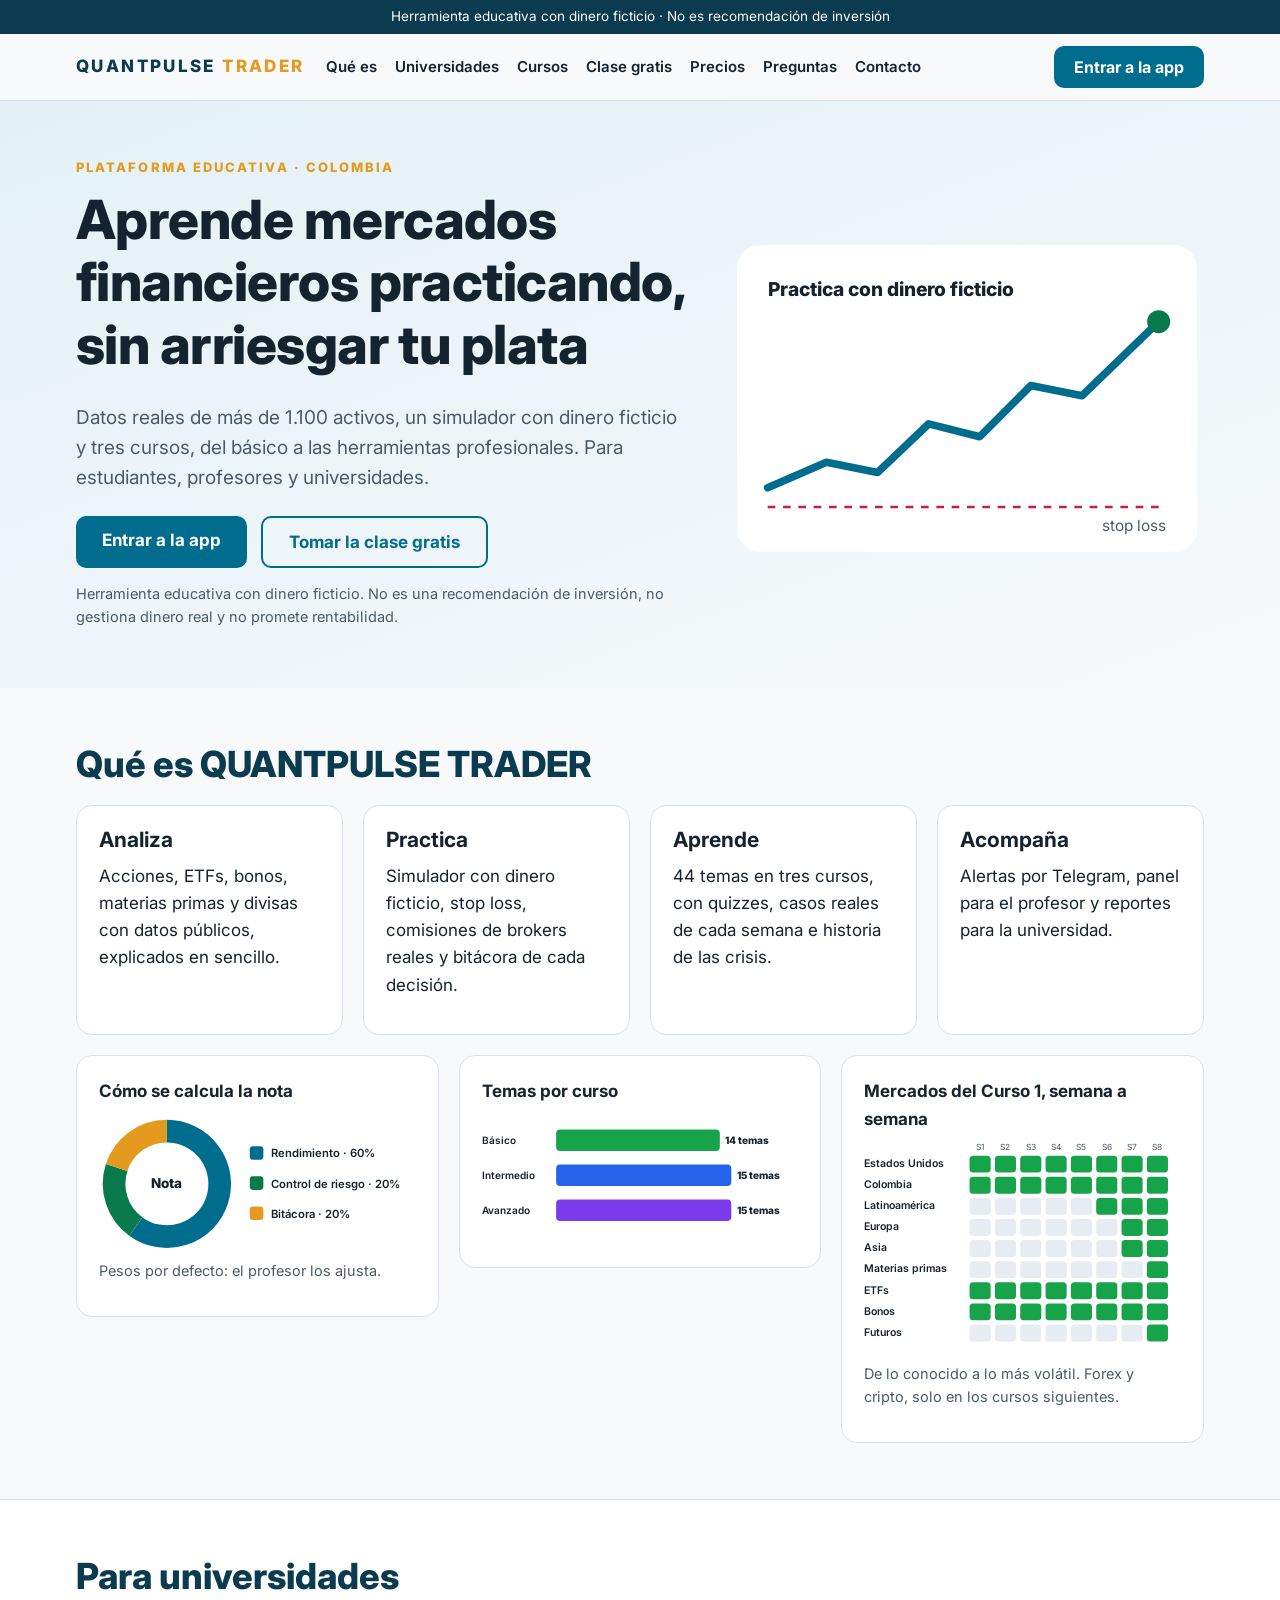
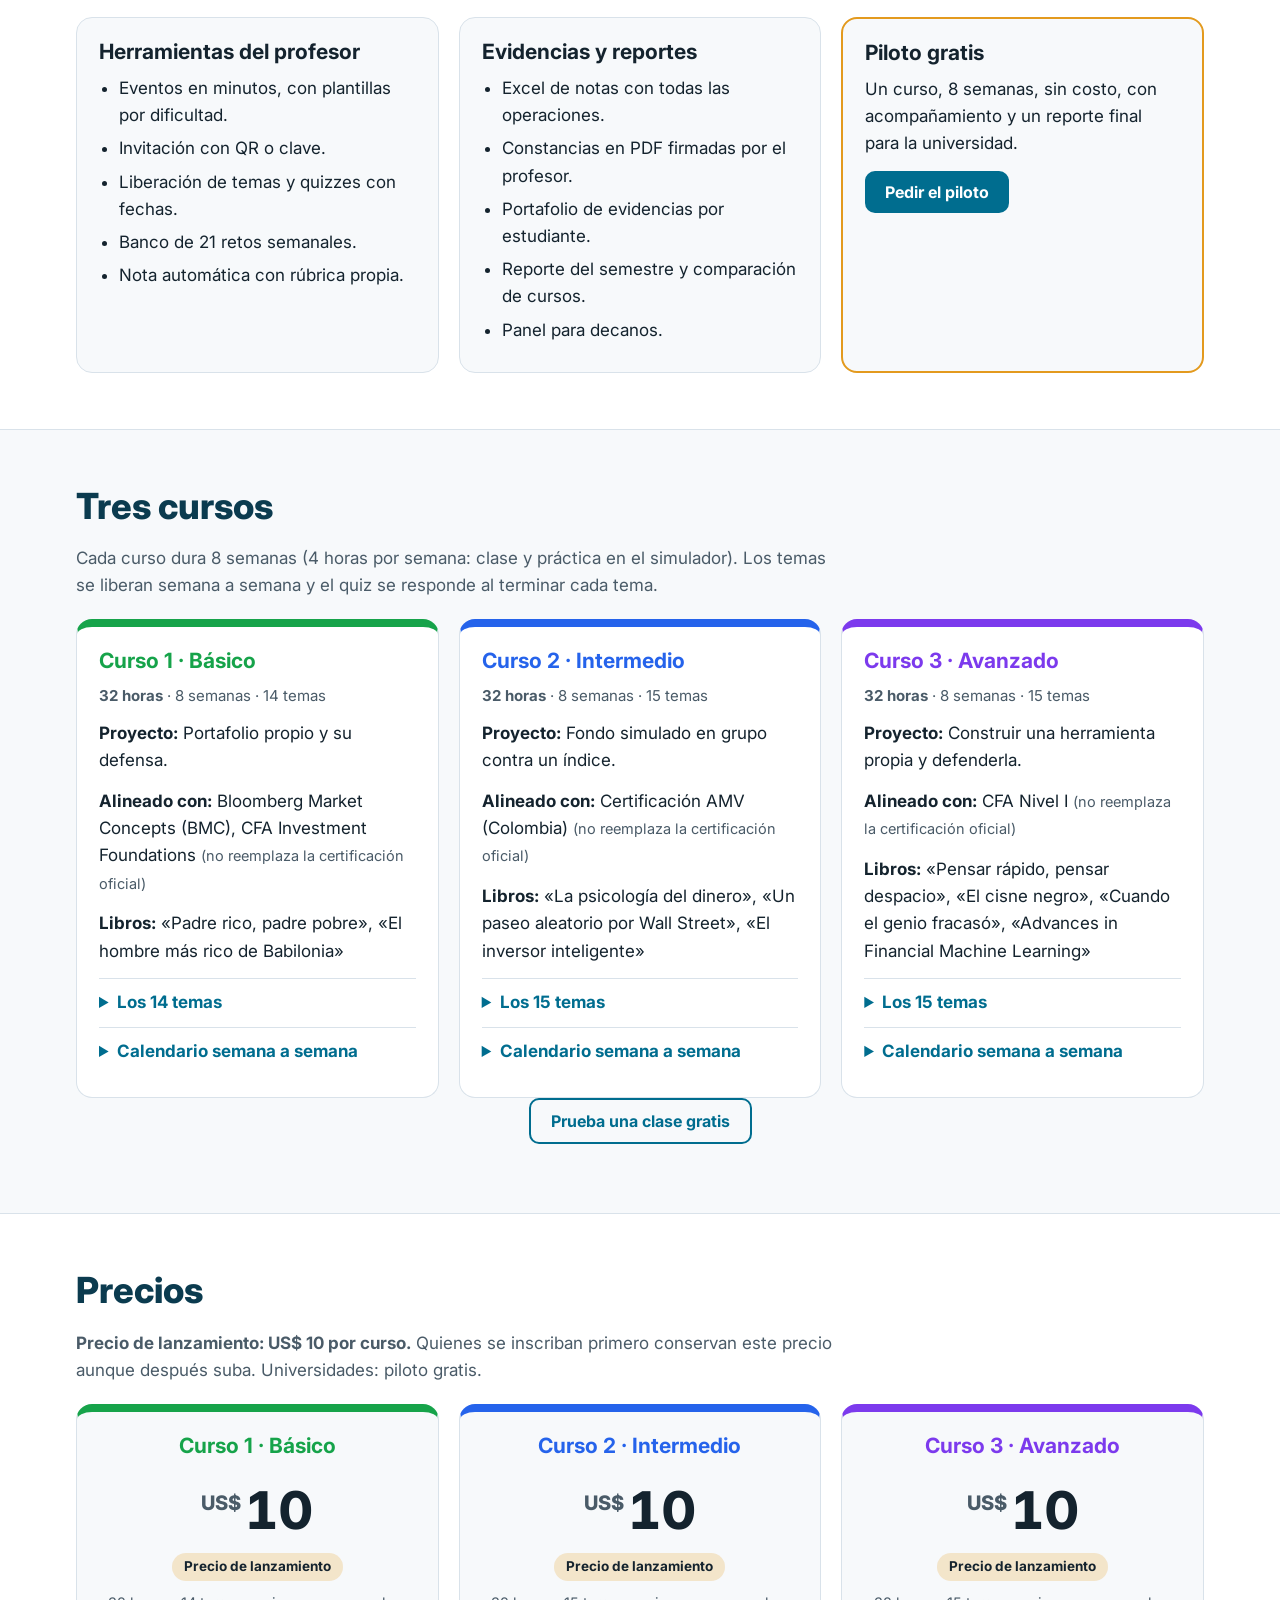
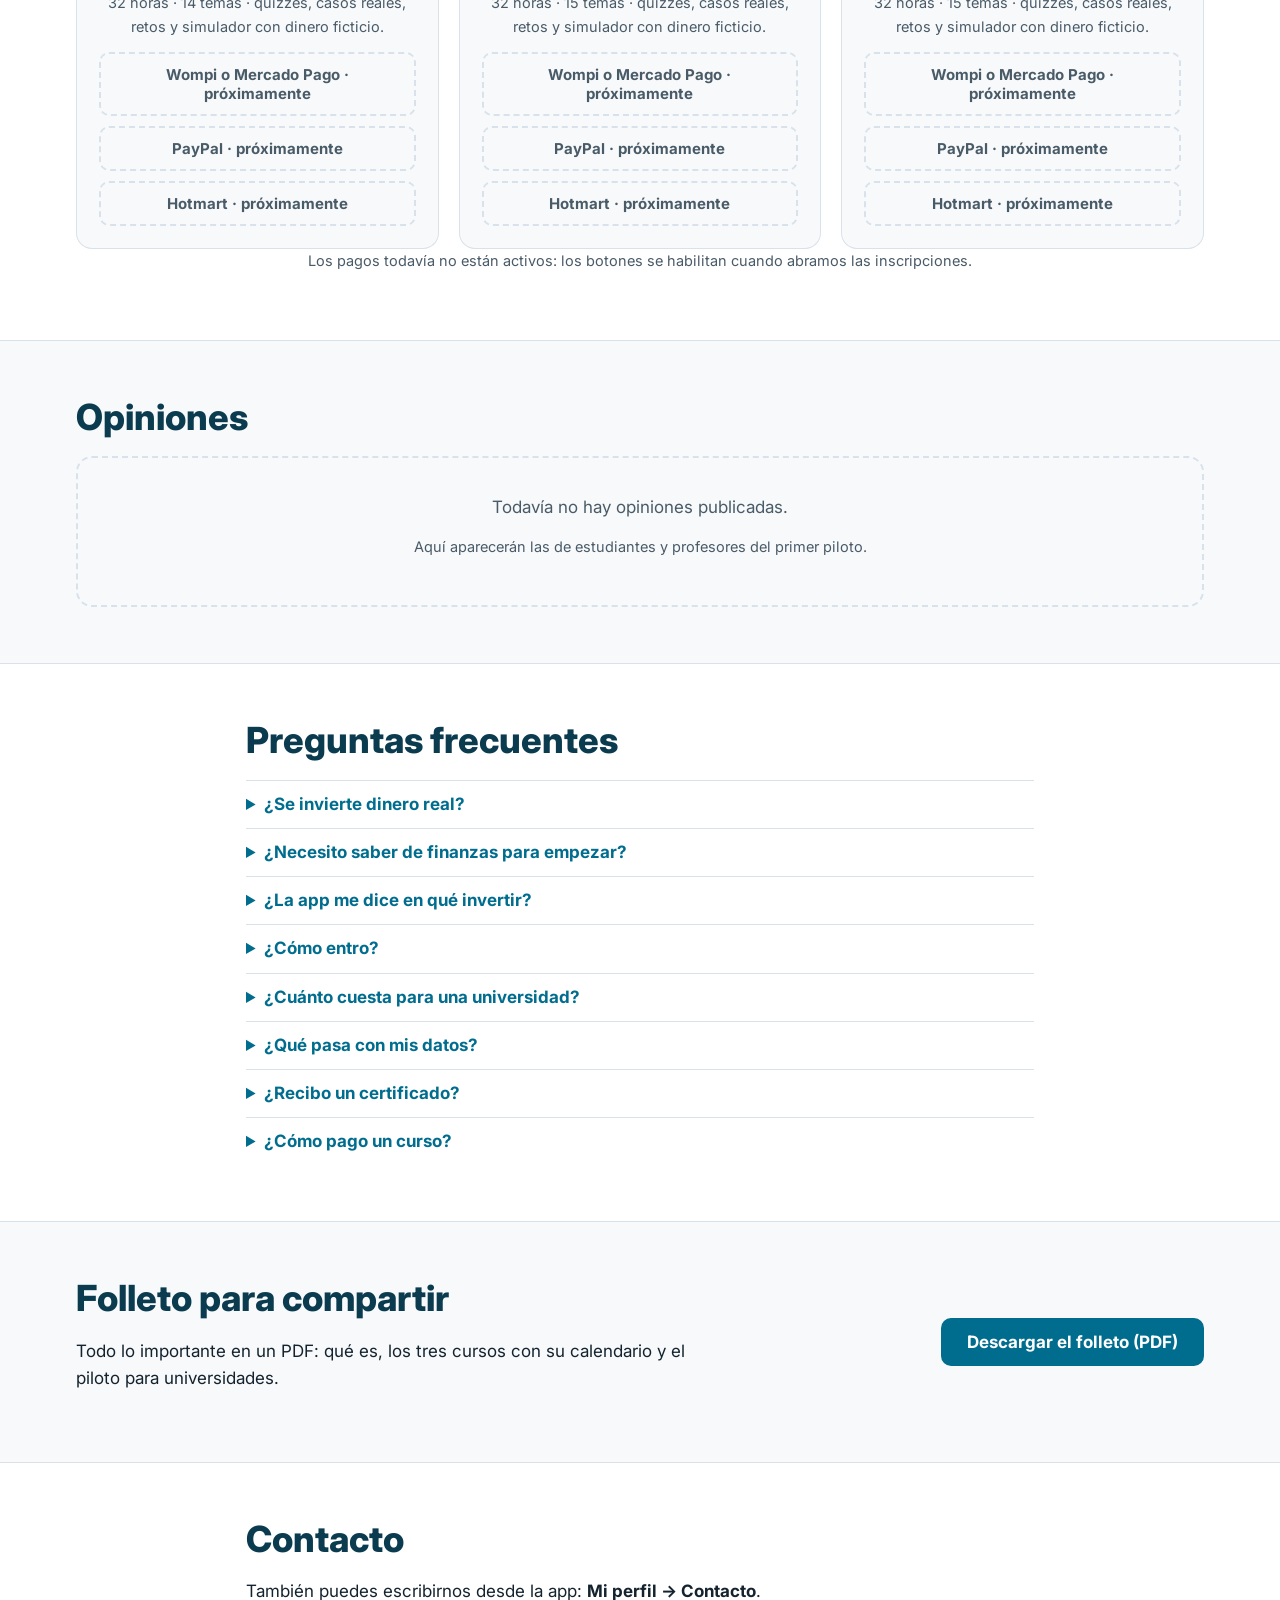
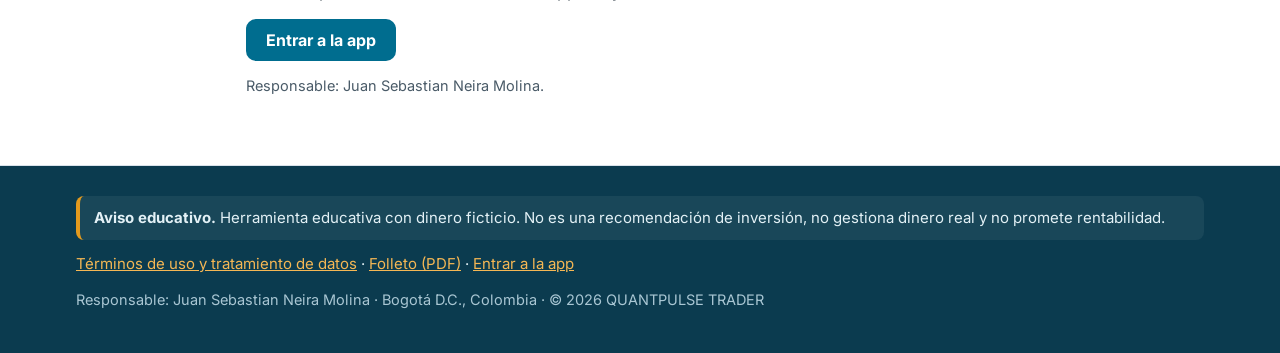
==== index.html @ 2bbf2641 "Actualiza la página web" ====
<!doctype html>
<html lang="es">
<head>
<meta charset="utf-8">
<meta name="viewport" content="width=device-width, initial-scale=1">
<title>QUANTPULSE TRADER · Aprende mercados financieros practicando</title>
<meta name="description" content="Plataforma educativa: datos reales, simulador con dinero ficticio y tres cursos de mercados financieros.">
<meta property="og:title" content="QUANTPULSE TRADER · Aprende mercados financieros practicando">
<meta property="og:description" content="Plataforma educativa: datos reales, simulador con dinero ficticio y tres cursos de mercados financieros.">
<link rel="preconnect" href="https://fonts.googleapis.com">
<link rel="stylesheet" href="https://fonts.googleapis.com/css2?family=Inter:wght@400;600;700;800&display=swap">
<link rel="stylesheet" href="estilo.css">
</head>
<body>
<div class="franja-aviso">Herramienta educativa con dinero ficticio · No es recomendación de inversión</div>
<header class="cab"><div class="envoltura cab-fila">
<a class="logo" href="index.html">QUANTPULSE <span>TRADER</span></a>
<nav aria-label="Secciones"><a href="index.html#que-es">Qué es</a><a href="index.html#universidades">Universidades</a>
<a href="index.html#cursos">Cursos</a><a href="clase-gratis.html">Clase gratis</a><a href="index.html#precios">Precios</a>
<a href="index.html#preguntas">Preguntas</a><a href="index.html#contacto">Contacto</a></nav>
<a class="boton" href="https://app-petroleo-2jsrncgu76vcg3kdfxjqyc.streamlit.app" target="_blank" rel="noopener">Entrar a la app</a></div></header>
<main>
<section class="heroe"><div class="envoltura heroe-fila">
<div class="heroe-texto">
<p class="ceja">Plataforma educativa · Colombia</p>
<h1>Aprende mercados financieros practicando, sin arriesgar tu plata</h1>
<p class="bajada">Datos reales de más de 1.100 activos, un simulador con dinero ficticio y tres cursos, del básico a las
herramientas profesionales. Para estudiantes, profesores y universidades.</p>
<div class="acciones"><a class="boton grande" href="https://app-petroleo-2jsrncgu76vcg3kdfxjqyc.streamlit.app" target="_blank" rel="noopener">Entrar a la app</a>
<a class="boton sec grande" href="clase-gratis.html">Tomar la clase gratis</a></div>
<p class="chico">Herramienta educativa con dinero ficticio. No es una recomendación de inversión, no gestiona dinero real y no promete rentabilidad.</p></div>
<svg class="heroe-graf" viewBox="0 0 360 240" aria-hidden="true"><rect width="360" height="240" rx="18" fill="var(--tarjeta)"/>
<polyline points="24,190 70,170 110,178 150,140 190,150 230,110 270,118 330,60" fill="none" stroke="var(--marca)" stroke-width="6"
 stroke-linecap="round" stroke-linejoin="round" class="dibuja"/>
<line x1="24" y1="205" x2="336" y2="205" stroke="var(--baja)" stroke-width="2" stroke-dasharray="6 6"/>
<text x="336" y="224" text-anchor="end" class="g-chico">stop loss</text><circle cx="330" cy="60" r="9" fill="var(--sube)"/>
<text x="24" y="40" class="g-txt g-fuerte">Practica con dinero ficticio</text></svg>
</div></section>

<section id="que-es" class="seccion"><div class="envoltura">
<h2>Qué es QUANTPULSE TRADER</h2>
<div class="rejilla r4">
<div class="carta"><h3>Analiza</h3><p>Acciones, ETFs, bonos, materias primas y divisas con datos públicos, explicados en sencillo.</p></div>
<div class="carta"><h3>Practica</h3><p>Simulador con dinero ficticio, stop loss, comisiones de brokers reales y bitácora de cada decisión.</p></div>
<div class="carta"><h3>Aprende</h3><p>44 temas en tres cursos, con quizzes, casos reales de cada semana e historia de las crisis.</p></div>
<div class="carta"><h3>Acompaña</h3><p>Alertas por Telegram, panel para el profesor y reportes para la universidad.</p></div>
</div>
<div class="rejilla r3 graficas">
<figure class="carta"><figcaption>Cómo se calcula la nota</figcaption><svg viewBox="0 0 420 180" role="img" aria-label="Cómo se calcula la nota: rendimiento 60%, control de riesgo 20%, bitácora 20%"><path d="M90.0 20.0 A70 70 0 1 1 48.9 146.6" fill="none" stroke="var(--marca)" stroke-width="30"><title>Rendimiento: 60%</title></path><path d="M48.9 146.6 A70 70 0 0 1 23.4 68.4" fill="none" stroke="var(--sube)" stroke-width="30"><title>Control de riesgo: 20%</title></path><path d="M23.4 68.4 A70 70 0 0 1 90.0 20.0" fill="none" stroke="var(--acento)" stroke-width="30"><title>Bitácora: 20%</title></path><text x="90" y="96" text-anchor="middle" class="g-num">Nota</text><g transform="translate(200,40)"><rect width="18" height="18" rx="4" fill="var(--marca)"/><text x="28" y="15" class="g-txt">Rendimiento · 60%</text></g><g transform="translate(200,80)"><rect width="18" height="18" rx="4" fill="var(--sube)"/><text x="28" y="15" class="g-txt">Control de riesgo · 20%</text></g><g transform="translate(200,120)"><rect width="18" height="18" rx="4" fill="var(--acento)"/><text x="28" y="15" class="g-txt">Bitácora · 20%</text></g></svg><p class="chico">Pesos por defecto: el profesor los ajusta.</p></figure>
<figure class="carta"><figcaption>Temas por curso</figcaption><svg viewBox="0 0 470 180" role="img" aria-label="Temas por curso"><text x="0" y="42" class="g-txt">Básico</text><rect x="110" y="20" width="243" height="32" rx="6" fill="var(--basico)"/><text x="361" y="42" class="g-txt g-fuerte">14 temas</text><text x="0" y="94" class="g-txt">Intermedio</text><rect x="110" y="72" width="260" height="32" rx="6" fill="var(--intermedio)"/><text x="378" y="94" class="g-txt g-fuerte">15 temas</text><text x="0" y="146" class="g-txt">Avanzado</text><rect x="110" y="124" width="260" height="32" rx="6" fill="var(--avanzado)"/><text x="378" y="146" class="g-txt g-fuerte">15 temas</text></svg></figure>
<figure class="carta"><figcaption>Mercados del Curso 1, semana a semana</figcaption><svg viewBox="0 0 450 300" role="img" aria-label="Mercados abiertos por semana en el Curso 1"><text x="165" y="10" text-anchor="middle" class="g-chico">S1</text><text x="201" y="10" text-anchor="middle" class="g-chico">S2</text><text x="237" y="10" text-anchor="middle" class="g-chico">S3</text><text x="273" y="10" text-anchor="middle" class="g-chico">S4</text><text x="309" y="10" text-anchor="middle" class="g-chico">S5</text><text x="345" y="10" text-anchor="middle" class="g-chico">S6</text><text x="381" y="10" text-anchor="middle" class="g-chico">S7</text><text x="417" y="10" text-anchor="middle" class="g-chico">S8</text><text x="0" y="34" class="g-txt">Estados Unidos</text><rect x="150" y="18" width="30" height="24" rx="5" fill="var(--basico)"><title>Semana 1: Estados Unidos</title></rect><rect x="186" y="18" width="30" height="24" rx="5" fill="var(--basico)"><title>Semana 2: Estados Unidos</title></rect><rect x="222" y="18" width="30" height="24" rx="5" fill="var(--basico)"><title>Semana 3: Estados Unidos</title></rect><rect x="258" y="18" width="30" height="24" rx="5" fill="var(--basico)"><title>Semana 4: Estados Unidos</title></rect><rect x="294" y="18" width="30" height="24" rx="5" fill="var(--basico)"><title>Semana 5: Estados Unidos</title></rect><rect x="330" y="18" width="30" height="24" rx="5" fill="var(--basico)"><title>Semana 6: Estados Unidos</title></rect><rect x="366" y="18" width="30" height="24" rx="5" fill="var(--basico)"><title>Semana 7: Estados Unidos</title></rect><rect x="402" y="18" width="30" height="24" rx="5" fill="var(--basico)"><title>Semana 8: Estados Unidos</title></rect><text x="0" y="64" class="g-txt">Colombia</text><rect x="150" y="48" width="30" height="24" rx="5" fill="var(--basico)"><title>Semana 1: Colombia</title></rect><rect x="186" y="48" width="30" height="24" rx="5" fill="var(--basico)"><title>Semana 2: Colombia</title></rect><rect x="222" y="48" width="30" height="24" rx="5" fill="var(--basico)"><title>Semana 3: Colombia</title></rect><rect x="258" y="48" width="30" height="24" rx="5" fill="var(--basico)"><title>Semana 4: Colombia</title></rect><rect x="294" y="48" width="30" height="24" rx="5" fill="var(--basico)"><title>Semana 5: Colombia</title></rect><rect x="330" y="48" width="30" height="24" rx="5" fill="var(--basico)"><title>Semana 6: Colombia</title></rect><rect x="366" y="48" width="30" height="24" rx="5" fill="var(--basico)"><title>Semana 7: Colombia</title></rect><rect x="402" y="48" width="30" height="24" rx="5" fill="var(--basico)"><title>Semana 8: Colombia</title></rect><text x="0" y="94" class="g-txt">Latinoamérica</text><rect x="150" y="78" width="30" height="24" rx="5" fill="var(--suave)"/><rect x="186" y="78" width="30" height="24" rx="5" fill="var(--suave)"/><rect x="222" y="78" width="30" height="24" rx="5" fill="var(--suave)"/><rect x="258" y="78" width="30" height="24" rx="5" fill="var(--suave)"/><rect x="294" y="78" width="30" height="24" rx="5" fill="var(--suave)"/><rect x="330" y="78" width="30" height="24" rx="5" fill="var(--basico)"><title>Semana 6: Latinoamérica</title></rect><rect x="366" y="78" width="30" height="24" rx="5" fill="var(--basico)"><title>Semana 7: Latinoamérica</title></rect><rect x="402" y="78" width="30" height="24" rx="5" fill="var(--basico)"><title>Semana 8: Latinoamérica</title></rect><text x="0" y="124" class="g-txt">Europa</text><rect x="150" y="108" width="30" height="24" rx="5" fill="var(--suave)"/><rect x="186" y="108" width="30" height="24" rx="5" fill="var(--suave)"/><rect x="222" y="108" width="30" height="24" rx="5" fill="var(--suave)"/><rect x="258" y="108" width="30" height="24" rx="5" fill="var(--suave)"/><rect x="294" y="108" width="30" height="24" rx="5" fill="var(--suave)"/><rect x="330" y="108" width="30" height="24" rx="5" fill="var(--suave)"/><rect x="366" y="108" width="30" height="24" rx="5" fill="var(--basico)"><title>Semana 7: Europa</title></rect><rect x="402" y="108" width="30" height="24" rx="5" fill="var(--basico)"><title>Semana 8: Europa</title></rect><text x="0" y="154" class="g-txt">Asia</text><rect x="150" y="138" width="30" height="24" rx="5" fill="var(--suave)"/><rect x="186" y="138" width="30" height="24" rx="5" fill="var(--suave)"/><rect x="222" y="138" width="30" height="24" rx="5" fill="var(--suave)"/><rect x="258" y="138" width="30" height="24" rx="5" fill="var(--suave)"/><rect x="294" y="138" width="30" height="24" rx="5" fill="var(--suave)"/><rect x="330" y="138" width="30" height="24" rx="5" fill="var(--suave)"/><rect x="366" y="138" width="30" height="24" rx="5" fill="var(--basico)"><title>Semana 7: Asia</title></rect><rect x="402" y="138" width="30" height="24" rx="5" fill="var(--basico)"><title>Semana 8: Asia</title></rect><text x="0" y="184" class="g-txt">Materias primas</text><rect x="150" y="168" width="30" height="24" rx="5" fill="var(--suave)"/><rect x="186" y="168" width="30" height="24" rx="5" fill="var(--suave)"/><rect x="222" y="168" width="30" height="24" rx="5" fill="var(--suave)"/><rect x="258" y="168" width="30" height="24" rx="5" fill="var(--suave)"/><rect x="294" y="168" width="30" height="24" rx="5" fill="var(--suave)"/><rect x="330" y="168" width="30" height="24" rx="5" fill="var(--suave)"/><rect x="366" y="168" width="30" height="24" rx="5" fill="var(--suave)"/><rect x="402" y="168" width="30" height="24" rx="5" fill="var(--basico)"><title>Semana 8: Materias primas</title></rect><text x="0" y="214" class="g-txt">ETFs</text><rect x="150" y="198" width="30" height="24" rx="5" fill="var(--basico)"><title>Semana 1: ETFs</title></rect><rect x="186" y="198" width="30" height="24" rx="5" fill="var(--basico)"><title>Semana 2: ETFs</title></rect><rect x="222" y="198" width="30" height="24" rx="5" fill="var(--basico)"><title>Semana 3: ETFs</title></rect><rect x="258" y="198" width="30" height="24" rx="5" fill="var(--basico)"><title>Semana 4: ETFs</title></rect><rect x="294" y="198" width="30" height="24" rx="5" fill="var(--basico)"><title>Semana 5: ETFs</title></rect><rect x="330" y="198" width="30" height="24" rx="5" fill="var(--basico)"><title>Semana 6: ETFs</title></rect><rect x="366" y="198" width="30" height="24" rx="5" fill="var(--basico)"><title>Semana 7: ETFs</title></rect><rect x="402" y="198" width="30" height="24" rx="5" fill="var(--basico)"><title>Semana 8: ETFs</title></rect><text x="0" y="244" class="g-txt">Bonos</text><rect x="150" y="228" width="30" height="24" rx="5" fill="var(--basico)"><title>Semana 1: Bonos</title></rect><rect x="186" y="228" width="30" height="24" rx="5" fill="var(--basico)"><title>Semana 2: Bonos</title></rect><rect x="222" y="228" width="30" height="24" rx="5" fill="var(--basico)"><title>Semana 3: Bonos</title></rect><rect x="258" y="228" width="30" height="24" rx="5" fill="var(--basico)"><title>Semana 4: Bonos</title></rect><rect x="294" y="228" width="30" height="24" rx="5" fill="var(--basico)"><title>Semana 5: Bonos</title></rect><rect x="330" y="228" width="30" height="24" rx="5" fill="var(--basico)"><title>Semana 6: Bonos</title></rect><rect x="366" y="228" width="30" height="24" rx="5" fill="var(--basico)"><title>Semana 7: Bonos</title></rect><rect x="402" y="228" width="30" height="24" rx="5" fill="var(--basico)"><title>Semana 8: Bonos</title></rect><text x="0" y="274" class="g-txt">Futuros</text><rect x="150" y="258" width="30" height="24" rx="5" fill="var(--suave)"/><rect x="186" y="258" width="30" height="24" rx="5" fill="var(--suave)"/><rect x="222" y="258" width="30" height="24" rx="5" fill="var(--suave)"/><rect x="258" y="258" width="30" height="24" rx="5" fill="var(--suave)"/><rect x="294" y="258" width="30" height="24" rx="5" fill="var(--suave)"/><rect x="330" y="258" width="30" height="24" rx="5" fill="var(--suave)"/><rect x="366" y="258" width="30" height="24" rx="5" fill="var(--suave)"/><rect x="402" y="258" width="30" height="24" rx="5" fill="var(--basico)"><title>Semana 8: Futuros</title></rect></svg><p class="chico">De lo conocido a lo más volátil. Forex y cripto, solo en los cursos siguientes.</p></figure>
</div></div></section>

<section id="universidades" class="seccion alterna"><div class="envoltura">
<h2>Para universidades</h2>
<div class="rejilla r3">
<div class="carta"><h3>Herramientas del profesor</h3><ul><li>Eventos en minutos, con plantillas por dificultad.</li>
<li>Invitación con QR o clave.</li><li>Liberación de temas y quizzes con fechas.</li><li>Banco de 21 retos semanales.</li>
<li>Nota automática con rúbrica propia.</li></ul></div>
<div class="carta"><h3>Evidencias y reportes</h3><ul><li>Excel de notas con todas las operaciones.</li>
<li>Constancias en PDF firmadas por el profesor.</li><li>Portafolio de evidencias por estudiante.</li>
<li>Reporte del semestre y comparación de cursos.</li><li>Panel para decanos.</li></ul></div>
<div class="carta destacada"><h3>Piloto gratis</h3><p>Un curso, 8 semanas, sin costo, con acompañamiento y
un reporte final para la universidad.</p><p><a class="boton" href="#contacto">Pedir el piloto</a></p></div>
</div></div></section>

<section id="cursos" class="seccion"><div class="envoltura">
<h2>Tres cursos</h2>
<p class="intro">Cada curso dura 8 semanas (4 horas por semana: clase y práctica en el
simulador). Los temas se liberan semana a semana y el quiz se responde al terminar cada tema.</p>
<div class="rejilla r3"><article class="curso" style="--c:var(--basico)">
<h3>Curso 1 · Básico</h3>
<p class="datos"><b>32 horas</b> · 8 semanas · 14 temas</p>
<p><b>Proyecto:</b> Portafolio propio y su defensa.</p>
<p><b>Alineado con:</b> Bloomberg Market Concepts (BMC), CFA Investment Foundations <span class="chico">(no reemplaza la certificación oficial)</span></p>
<p><b>Libros:</b> «Padre rico, padre pobre», «El hombre más rico de Babilonia»</p>
<details><summary>Los 14 temas</summary><ol><li>Bienvenida: qué es un mercado financiero</li><li>Finanzas personales: presupuesto y ahorro</li><li>Interés compuesto y deudas</li><li>Riesgo y stop loss</li><li>Diversificación y tamaño de posición</li><li>Psicología del inversionista</li><li>Cómo leer una señal y tu primera operación</li><li>Instrumentos colombianos: CDT, fondos, pensiones voluntarias y BVC</li><li>Cómo crear un portafolio básico</li><li>Estafas financieras y cómo verificar en la Superfinanciera</li><li>Inversión a largo plazo y dividendos</li><li>Impuestos básicos en bolsa (Colombia)</li><li>ESG: ambiental, social y gobierno corporativo</li><li>Proyecto final: tu portafolio y su defensa</li></ol></details>
<details><summary>Calendario semana a semana</summary><div class="tabla"><table>
<thead><tr><th>Semana</th><th>Temas</th><th>Mercados abiertos</th></tr></thead><tbody><tr><td class='num'>1</td><td>Bienvenida: qué es un mercado financiero, Finanzas personales: presupuesto y ahorro, Interés compuesto y deudas</td><td>Estados Unidos, Colombia, ETFs, Bonos</td></tr><tr><td class='num'>2</td><td>Riesgo y stop loss, Diversificación y tamaño de posición, Psicología del inversionista</td><td>Estados Unidos, Colombia, ETFs, Bonos</td></tr><tr><td class='num'>3</td><td>Cómo leer una señal y tu primera operación</td><td>Estados Unidos, Colombia, ETFs, Bonos</td></tr><tr><td class='num'>4</td><td>Instrumentos colombianos: CDT, fondos, pensiones voluntarias y BVC</td><td>Estados Unidos, Colombia, ETFs, Bonos</td></tr><tr><td class='num'>5</td><td>Cómo crear un portafolio básico</td><td>Estados Unidos, Colombia, ETFs, Bonos</td></tr><tr><td class='num'>6</td><td>Estafas financieras y cómo verificar en la Superfinanciera, Inversión a largo plazo y dividendos</td><td>Estados Unidos, Colombia, Latinoamérica, ETFs, Bonos</td></tr><tr><td class='num'>7</td><td>Impuestos básicos en bolsa (Colombia), ESG: ambiental, social y gobierno corporativo</td><td>Estados Unidos, Colombia, Latinoamérica, Europa, Asia, ETFs, Bonos</td></tr><tr><td class='num'>8</td><td>Proyecto final: tu portafolio y su defensa</td><td>Estados Unidos, Colombia, Latinoamérica, Europa, Asia, Materias primas, ETFs, Bonos, Futuros</td></tr></tbody></table></div></details>
</article><article class="curso" style="--c:var(--intermedio)">
<h3>Curso 2 · Intermedio</h3>
<p class="datos"><b>32 horas</b> · 8 semanas · 15 temas</p>
<p><b>Proyecto:</b> Fondo simulado en grupo contra un índice.</p>
<p><b>Alineado con:</b> Certificación AMV (Colombia) <span class="chico">(no reemplaza la certificación oficial)</span></p>
<p><b>Libros:</b> «La psicología del dinero», «Un paseo aleatorio por Wall Street», «El inversor inteligente»</p>
<details><summary>Los 15 temas</summary><ol><li>Tendencia y medias móviles</li><li>RSI: fuerza relativa</li><li>Volatilidad con ATR</li><li>Soportes y resistencias</li><li>Estacionalidad</li><li>Sentimiento de noticias</li><li>Análisis fundamental básico</li><li>Macroeconomía: tasas, inflación y dólar</li><li>Renta fija y TES</li><li>Tamaño de posición</li><li>Cómo leer un informe real: Ecopetrol y Bancolombia</li><li>Ética y regulación del mercado</li><li>Valoración de empresas</li><li>Portafolio con Markowitz</li><li>Proyecto: fondo simulado en grupo contra un índice</li></ol></details>
<details><summary>Calendario semana a semana</summary><div class="tabla"><table>
<thead><tr><th>Semana</th><th>Temas</th><th>Mercados abiertos</th></tr></thead><tbody><tr><td class='num'>1</td><td>Tendencia y medias móviles, RSI: fuerza relativa</td><td>Estados Unidos, Colombia, Latinoamérica, Europa, Asia, ETFs, Bonos</td></tr><tr><td class='num'>2</td><td>Volatilidad con ATR, Soportes y resistencias</td><td>Estados Unidos, Colombia, Latinoamérica, Europa, Asia, ETFs, Bonos</td></tr><tr><td class='num'>3</td><td>Estacionalidad, Sentimiento de noticias</td><td>Estados Unidos, Colombia, Latinoamérica, Europa, Asia, Materias primas, ETFs, Bonos</td></tr><tr><td class='num'>4</td><td>Análisis fundamental básico, Macroeconomía: tasas, inflación y dólar</td><td>Estados Unidos, Colombia, Latinoamérica, Europa, Asia, Materias primas, ETFs, Bonos</td></tr><tr><td class='num'>5</td><td>Renta fija y TES, Tamaño de posición</td><td>Estados Unidos, Colombia, Latinoamérica, Europa, Asia, Materias primas, ETFs, Bonos</td></tr><tr><td class='num'>6</td><td>Cómo leer un informe real: Ecopetrol y Bancolombia, Ética y regulación del mercado</td><td>Estados Unidos, Colombia, Latinoamérica, Europa, Asia, Materias primas, ETFs, Bonos</td></tr><tr><td class='num'>7</td><td>Valoración de empresas, Portafolio con Markowitz</td><td>Estados Unidos, Colombia, Latinoamérica, Europa, Asia, Materias primas, ETFs, Bonos, Futuros</td></tr><tr><td class='num'>8</td><td>Proyecto: fondo simulado en grupo contra un índice</td><td>Estados Unidos, Colombia, Latinoamérica, Europa, Asia, Materias primas, ETFs, Bonos, Futuros</td></tr></tbody></table></div></details>
</article><article class="curso" style="--c:var(--avanzado)">
<h3>Curso 3 · Avanzado</h3>
<p class="datos"><b>32 horas</b> · 8 semanas · 15 temas</p>
<p><b>Proyecto:</b> Construir una herramienta propia y defenderla.</p>
<p><b>Alineado con:</b> CFA Nivel I <span class="chico">(no reemplaza la certificación oficial)</span></p>
<p><b>Libros:</b> «Pensar rápido, pensar despacio», «El cisne negro», «Cuando el genio fracasó», «Advances in Financial Machine Learning»</p>
<details><summary>Los 15 temas</summary><ol><li>Econometría para mercados</li><li>Machine learning y sobreajuste</li><li>Finanzas conductuales avanzadas</li><li>Microestructura del mercado</li><li>Riesgo institucional y pruebas de estrés</li><li>Derivados explicados (productos de alto riesgo)</li><li>Forex y cobertura cambiaria</li><li>Correlación</li><li>Valor en riesgo (VaR)</li><li>Monte Carlo</li><li>Prophet (pronóstico)</li><li>Time Machine</li><li>Cómo leer un paper de finanzas</li><li>IA y herramientas profesionales</li><li>Proyecto: construye tu propia herramienta y defiéndela</li></ol></details>
<details><summary>Calendario semana a semana</summary><div class="tabla"><table>
<thead><tr><th>Semana</th><th>Temas</th><th>Mercados abiertos</th></tr></thead><tbody><tr><td class='num'>1</td><td>Econometría para mercados, Machine learning y sobreajuste</td><td>Estados Unidos, Colombia, Latinoamérica, Europa, Asia, Materias primas, ETFs, Bonos, Divisas (Forex), Futuros</td></tr><tr><td class='num'>2</td><td>Finanzas conductuales avanzadas, Microestructura del mercado</td><td>Estados Unidos, Colombia, Latinoamérica, Europa, Asia, Materias primas, ETFs, Bonos, Divisas (Forex), Futuros</td></tr><tr><td class='num'>3</td><td>Riesgo institucional y pruebas de estrés, Derivados explicados (productos de alto riesgo)</td><td>Estados Unidos, Colombia, Latinoamérica, Europa, Asia, Materias primas, ETFs, Bonos, Divisas (Forex), Cripto, Futuros</td></tr><tr><td class='num'>4</td><td>Forex y cobertura cambiaria, Correlación</td><td>Estados Unidos, Colombia, Latinoamérica, Europa, Asia, Materias primas, ETFs, Bonos, Divisas (Forex), Cripto, Futuros</td></tr><tr><td class='num'>5</td><td>Valor en riesgo (VaR), Monte Carlo</td><td>Estados Unidos, Colombia, Latinoamérica, Europa, Asia, Materias primas, ETFs, Bonos, Divisas (Forex), Cripto, Futuros</td></tr><tr><td class='num'>6</td><td>Prophet (pronóstico), Time Machine</td><td>Estados Unidos, Colombia, Latinoamérica, Europa, Asia, Materias primas, ETFs, Bonos, Divisas (Forex), Cripto, Futuros</td></tr><tr><td class='num'>7</td><td>Cómo leer un paper de finanzas, IA y herramientas profesionales</td><td>Estados Unidos, Colombia, Latinoamérica, Europa, Asia, Materias primas, ETFs, Bonos, Divisas (Forex), Cripto, Futuros</td></tr><tr><td class='num'>8</td><td>Proyecto: construye tu propia herramienta y defiéndela</td><td>Estados Unidos, Colombia, Latinoamérica, Europa, Asia, Materias primas, ETFs, Bonos, Divisas (Forex), Cripto, Futuros</td></tr></tbody></table></div></details>
</article></div>
<p class="centro"><a class="boton sec" href="clase-gratis.html">Prueba una clase gratis</a></p>
</div></section>

<section id="precios" class="seccion alterna"><div class="envoltura">
<h2>Precios</h2>
<p class="intro"><b>Precio de lanzamiento: US$ 10 por curso.</b> Quienes se inscriban primero conservan este precio
aunque después suba. Universidades: piloto gratis.</p>
<div class="rejilla r3"><article class="precio" style="--c:var(--basico)">
<h3>Curso 1 · Básico</h3><p class="monto"><span>US$</span>10</p>
<p class="etiqueta-lanz">Precio de lanzamiento</p>
<p class="chico">32 horas · 14 temas · quizzes, casos reales, retos y simulador con dinero ficticio.</p>
<div class="pagos"><button class="pago" type="button" disabled title="Todavía no está activo">Wompi o Mercado Pago · próximamente</button><button class="pago" type="button" disabled title="Todavía no está activo">PayPal · próximamente</button><button class="pago" type="button" disabled title="Todavía no está activo">Hotmart · próximamente</button></div></article><article class="precio" style="--c:var(--intermedio)">
<h3>Curso 2 · Intermedio</h3><p class="monto"><span>US$</span>10</p>
<p class="etiqueta-lanz">Precio de lanzamiento</p>
<p class="chico">32 horas · 15 temas · quizzes, casos reales, retos y simulador con dinero ficticio.</p>
<div class="pagos"><button class="pago" type="button" disabled title="Todavía no está activo">Wompi o Mercado Pago · próximamente</button><button class="pago" type="button" disabled title="Todavía no está activo">PayPal · próximamente</button><button class="pago" type="button" disabled title="Todavía no está activo">Hotmart · próximamente</button></div></article><article class="precio" style="--c:var(--avanzado)">
<h3>Curso 3 · Avanzado</h3><p class="monto"><span>US$</span>10</p>
<p class="etiqueta-lanz">Precio de lanzamiento</p>
<p class="chico">32 horas · 15 temas · quizzes, casos reales, retos y simulador con dinero ficticio.</p>
<div class="pagos"><button class="pago" type="button" disabled title="Todavía no está activo">Wompi o Mercado Pago · próximamente</button><button class="pago" type="button" disabled title="Todavía no está activo">PayPal · próximamente</button><button class="pago" type="button" disabled title="Todavía no está activo">Hotmart · próximamente</button></div></article></div>
<p class="chico centro">Los pagos todavía no están activos: los botones se habilitan cuando abramos las inscripciones.</p>
</div></section>

<section id="opiniones" class="seccion"><div class="envoltura">
<h2>Opiniones</h2>
<div class="vacio"><p>Todavía no hay opiniones publicadas.</p><p class="chico">Aquí aparecerán las de estudiantes y profesores del
primer piloto.</p></div>
</div></section>

<section id="preguntas" class="seccion alterna"><div class="envoltura estrecha">
<h2>Preguntas frecuentes</h2><details><summary>¿Se invierte dinero real?</summary><p>No. Todo el dinero del simulador es ficticio. Los precios y los datos sí son reales y públicos, para que la práctica se parezca a la realidad.</p></details><details><summary>¿Necesito saber de finanzas para empezar?</summary><p>No. El Curso 1 empieza desde qué es un mercado. Quien ya sabe puede hacer el test de entrada y empezar en el nivel que le corresponde.</p></details><details><summary>¿La app me dice en qué invertir?</summary><p>No. Explica cómo se analiza un activo y qué pasó en situaciones parecidas, pero no es una recomendación de inversión ni promete ganancias.</p></details><details><summary>¿Cómo entro?</summary><p>Con tu cuenta de Google. Si eres estudiante, tu profesor te da un QR o una clave y entras directo a su evento.</p></details><details><summary>¿Cuánto cuesta para una universidad?</summary><p>El piloto de un semestre es gratis. Después, las condiciones se acuerdan con la universidad.</p></details><details><summary>¿Qué pasa con mis datos?</summary><p>Se tratan según la Ley 1581 de 2012 de Colombia. Lee los términos de uso y la política de tratamiento de datos.</p></details><details><summary>¿Recibo un certificado?</summary><p>Recibes una constancia de participación firmada por tu profesor y un portafolio de evidencias en PDF. No es una certificación oficial (como CFA o AMV).</p></details><details><summary>¿Cómo pago un curso?</summary><p>Los pagos todavía no están activos. Cuando lo estén, podrás pagar con Wompi o Mercado Pago (Colombia), PayPal o Hotmart.</p></details>
</div></section>

<section id="folleto" class="seccion"><div class="envoltura folleto">
<div><h2>Folleto para compartir</h2><p>Todo lo importante en un PDF: qué es, los tres cursos con su calendario y el piloto
para universidades.</p></div>
<a class="boton grande" href="folleto.pdf" download>Descargar el folleto (PDF)</a>
</div></section>

<section id="contacto" class="seccion alterna"><div class="envoltura estrecha">
<h2>Contacto</h2><p>También puedes escribirnos desde la app: <b>Mi perfil → Contacto</b>.</p><p><a class="boton" href="https://app-petroleo-2jsrncgu76vcg3kdfxjqyc.streamlit.app" target="_blank" rel="noopener">Entrar a la app</a></p>
<p class="chico">Responsable: Juan Sebastian Neira Molina.</p>
</div></section></main>
<footer class="pie"><div class="envoltura">
<p class="aviso-edu"><b>Aviso educativo.</b> Herramienta educativa con dinero ficticio. No es una recomendación de inversión, no gestiona dinero real y no promete rentabilidad.</p>
<p><a href="terminos.html">Términos de uso y tratamiento de datos</a> · <a href="folleto.pdf" download>Folleto (PDF)</a> ·
<a href="https://app-petroleo-2jsrncgu76vcg3kdfxjqyc.streamlit.app" target="_blank" rel="noopener">Entrar a la app</a></p>
<p class="chico">Responsable: Juan Sebastian Neira Molina · Bogotá D.C., Colombia · © 2026 QUANTPULSE TRADER</p></div></footer>
<script src="sitio.js"></script>
</body>
</html>
---- estilo.css ----
/* estilo.css - Página web de QUANTPULSE TRADER. Colores en variables (claro y oscuro): si se aprueba la paleta nueva,
   se cambian solo aquí. */
:root {
  --marca: #006D8F; --marca-oscuro: #0B3B4F; --marca-suave: #E3F1F6; --acento: #E39A1E;
  --texto: #14232E; --texto2: #4A5B68; --fondo: #F7F9FB; --tarjeta: #FFFFFF; --borde: #D9E2EA; --suave: #E6ECF1;
  --sube: #08794C; --baja: #C81E45; --basico: #16A34A; --intermedio: #2563EB; --avanzado: #7C3AED;
  --f: "Inter", "Source Sans 3", "Segoe UI", Arial, sans-serif;
}
@media (prefers-color-scheme: dark) {
  :root { --marca: #4FB3D9; --marca-oscuro: #CDE7F1; --marca-suave: #12303D; --acento: #F5B754;
    --texto: #E4ECF1; --texto2: #A2B3BF; --fondo: #0F1A21; --tarjeta: #17252E; --borde: #2A3B47; --suave: #22323D;
    --sube: #4ADE80; --baja: #F87171; --basico: #4ADE80; --intermedio: #60A5FA; --avanzado: #A78BFA; color-scheme: dark; }
}
* { box-sizing: border-box; }
html { scroll-behavior: smooth; scroll-padding-top: 90px; }
body { margin: 0; background: var(--fondo); color: var(--texto); font: 17px/1.6 var(--f); }
a { color: var(--marca); }
h1, h2, h3 { line-height: 1.15; text-wrap: balance; margin: 0 0 .5em; }
h1 { font-size: clamp(32px, 5vw, 54px); font-weight: 800; letter-spacing: -.01em; }
h2 { font-size: clamp(26px, 3.4vw, 36px); font-weight: 800; color: var(--marca-oscuro); }
h3 { font-size: 21px; }
p { margin: 0 0 .8em; }
.envoltura { max-width: 1160px; margin: 0 auto; padding-left: max(16px, env(safe-area-inset-left, 0px));
  padding-right: max(16px, env(safe-area-inset-right, 0px)); }
.estrecha { max-width: 820px; }
.chico { font-size: 14.5px; color: var(--texto2); }
.centro { text-align: center; }
.ceja { font-size: 13px; font-weight: 800; letter-spacing: .16em; text-transform: uppercase; color: var(--acento); margin: 0 0 12px; }
.intro { max-width: 760px; color: var(--texto2); }

.franja-aviso { background: var(--marca-oscuro); color: #fff; text-align: center; font-size: 13.5px; padding: 6px 12px; }
@media (prefers-color-scheme: dark) { .franja-aviso { background: #0B3B4F; } }
.cab { position: sticky; top: 0; z-index: 10; background: color-mix(in srgb, var(--fondo) 92%, transparent);
  backdrop-filter: blur(8px); border-bottom: 1px solid var(--borde); }
.cab-fila { display: flex; align-items: center; gap: 22px; min-height: 66px; flex-wrap: wrap; padding-block: 8px; }
.logo { font-weight: 800; letter-spacing: .14em; color: var(--marca-oscuro); text-decoration: none; font-size: 17px; }
.logo span { color: var(--acento); }
.cab nav { display: flex; gap: 18px; flex-wrap: wrap; flex: 1; }
.cab nav a { color: var(--texto); text-decoration: none; font-size: 15px; font-weight: 600; }
.cab nav a:hover { color: var(--marca); }
@media (max-width: 860px) { .cab nav { order: 3; width: 100%; gap: 14px; overflow-x: auto; flex-wrap: nowrap; padding-bottom: 4px; }
  .cab nav a { white-space: nowrap; } }

.boton { display: inline-block; background: var(--marca); color: #fff; font-weight: 700; text-decoration: none; border: 0;
  border-radius: 10px; padding: 11px 20px; font: 700 16px var(--f); cursor: pointer; }
@media (prefers-color-scheme: dark) { .boton { color: #0B1A22; } }
.boton.sec { background: transparent; color: var(--marca); border: 2px solid var(--marca); }
.boton.grande { padding: 14px 26px; font-size: 17px; }
.boton:focus-visible, .pago:focus-visible, summary:focus-visible { outline: 3px solid var(--acento); outline-offset: 2px; }

.heroe { padding-block: 56px 48px; background: linear-gradient(160deg, var(--marca-suave), var(--fondo)); }
.heroe-fila { display: grid; grid-template-columns: 1.3fr 1fr; gap: 40px; align-items: center; }
.heroe-texto { min-width: 0; }
.bajada { font-size: 19px; color: var(--texto2); max-width: 640px; }
.acciones { display: flex; gap: 14px; flex-wrap: wrap; margin: 22px 0 14px; }
.heroe-graf { width: 100%; max-width: 460px; justify-self: center; }
.dibuja { stroke-dasharray: 520; stroke-dashoffset: 520; animation: dibuja 2.2s ease-out forwards; }
@keyframes dibuja { to { stroke-dashoffset: 0; } }
@media (prefers-reduced-motion: reduce) { .dibuja { animation: none; stroke-dashoffset: 0; } html { scroll-behavior: auto; } }
@media (max-width: 820px) { .heroe-fila { grid-template-columns: 1fr; } }

.seccion { padding-block: 56px; }
.alterna { background: var(--tarjeta); border-block: 1px solid var(--borde); }
.rejilla { display: grid; gap: 20px; margin-top: 20px; }
.r3 { grid-template-columns: repeat(auto-fit, minmax(280px, 1fr)); }
.r4 { grid-template-columns: repeat(auto-fit, minmax(230px, 1fr)); }
.carta { background: var(--tarjeta); border: 1px solid var(--borde); border-radius: 16px; padding: 22px; min-width: 0; margin: 0; }
.alterna .carta { background: var(--fondo); }
.carta ul { padding-left: 20px; margin: 0; } .carta li { margin-bottom: 6px; }
.destacada { border: 2px solid var(--acento); }
.graficas figcaption { font-weight: 700; margin-bottom: 10px; }
.graficas svg { width: 100%; height: auto; }
.g-txt { font: 600 15px var(--f); fill: var(--texto); } .g-fuerte { font-weight: 800; }
.g-chico { font: 12px var(--f); fill: var(--texto2); } .g-num { font: 800 18px var(--f); fill: var(--texto); }

.curso { background: var(--tarjeta); border: 1px solid var(--borde); border-top: 8px solid var(--c); border-radius: 16px;
  padding: 22px; min-width: 0; }
.curso h3 { color: var(--c); }
.datos { font-size: 15px; color: var(--texto2); }
details { border-top: 1px solid var(--borde); padding: 10px 0; }
summary { cursor: pointer; font-weight: 700; color: var(--marca); }
details ol { padding-left: 22px; margin: 10px 0 0; font-size: 15.5px; }
.tabla { overflow-x: auto; margin-top: 10px; }
table { border-collapse: collapse; width: 100%; min-width: 420px; font-size: 14px; }
th, td { text-align: left; vertical-align: top; padding: 7px 9px; border-bottom: 1px solid var(--borde); }
th { background: var(--suave); font-size: 12.5px; text-transform: uppercase; letter-spacing: .06em; }
td.num { font-variant-numeric: tabular-nums; font-weight: 700; }

.precio { background: var(--fondo); border: 1px solid var(--borde); border-top: 8px solid var(--c); border-radius: 16px;
  padding: 22px; text-align: center; min-width: 0; }
.precio h3 { color: var(--c); }
.monto { font-size: 52px; font-weight: 800; margin: 6px 0 0; font-variant-numeric: tabular-nums; }
.monto span { font-size: 20px; vertical-align: super; margin-right: 4px; color: var(--texto2); }
.etiqueta-lanz { display: inline-block; background: color-mix(in srgb, var(--acento) 22%, transparent); color: var(--texto);
  font-weight: 700; font-size: 13.5px; border-radius: 999px; padding: 3px 12px; }
.pagos { display: grid; gap: 10px; margin-top: 14px; }
.pago { display: block; width: 100%; border-radius: 10px; padding: 11px 14px; font: 700 15px var(--f); text-decoration: none;
  border: 2px solid var(--marca); background: var(--marca); color: #fff; cursor: pointer; }
.pago[disabled] { background: transparent; color: var(--texto2); border: 2px dashed var(--borde); cursor: not-allowed; }

.vacio { border: 2px dashed var(--borde); border-radius: 16px; padding: 36px 20px; text-align: center; color: var(--texto2); }
.folleto { display: flex; justify-content: space-between; align-items: center; gap: 24px; flex-wrap: wrap; }
.folleto > div { max-width: 640px; min-width: 0; }

.leccion h1 { font-size: clamp(30px, 4.4vw, 44px); }
.glosario dt { font-weight: 700; margin-top: 8px; } .glosario dd { margin: 2px 0 0; color: var(--texto2); }
#termine { margin: 26px 0; }
.pregunta { border: 1px solid var(--borde); border-radius: 14px; padding: 16px 18px; margin: 0 0 14px; background: var(--tarjeta); }
.pregunta legend { font-weight: 700; padding: 0 6px; }
.pregunta label { display: block; padding: 6px 0; cursor: pointer; }
.resultado { margin: 8px 0 0; font-weight: 600; }
.resultado.bien { color: var(--sube); } .resultado.mal { color: var(--baja); }
.total { font-size: 19px; font-weight: 800; margin-top: 14px; }
.legal { font-size: 16px; } .legal blockquote { margin: 0; padding: 10px 16px; border-left: 4px solid var(--acento);
  background: var(--tarjeta); border-radius: 8px; }
.aviso-edu { border-left: 4px solid var(--acento); padding: 10px 14px; background: var(--tarjeta); border-radius: 8px; }
.copiar { margin-left: 8px; border: 1px solid var(--borde); background: var(--tarjeta); color: var(--texto); border-radius: 8px;
  padding: 3px 10px; cursor: pointer; font: 600 13px var(--f); }

.pie { background: var(--marca-oscuro); color: #E3F1F6; padding-block: 30px; font-size: 15px; }
@media (prefers-color-scheme: dark) { .pie { background: #0B1A22; } }
.pie a { color: #F5B754; } .pie .chico { color: #A9C6D3; }
.pie .aviso-edu { background: rgba(255, 255, 255, .06); color: #E3F1F6; }
.graficas { align-items: start; }
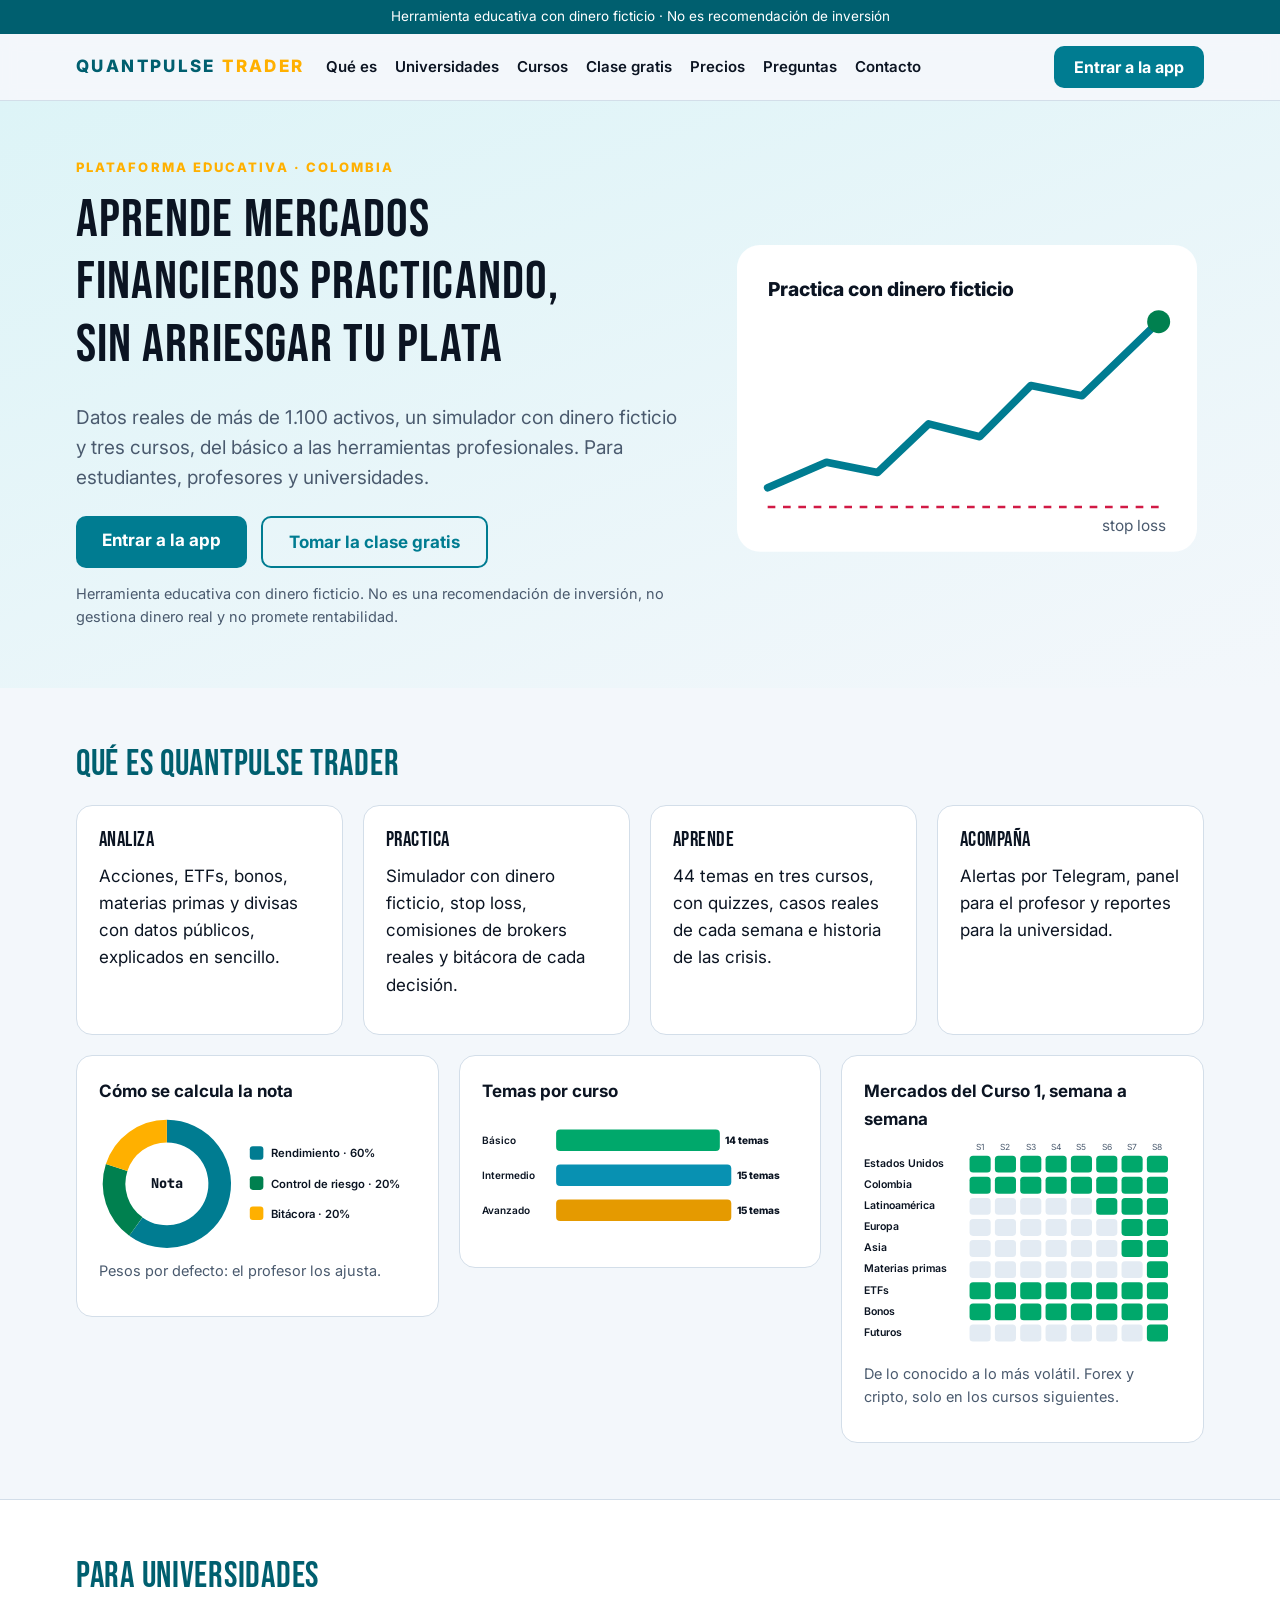
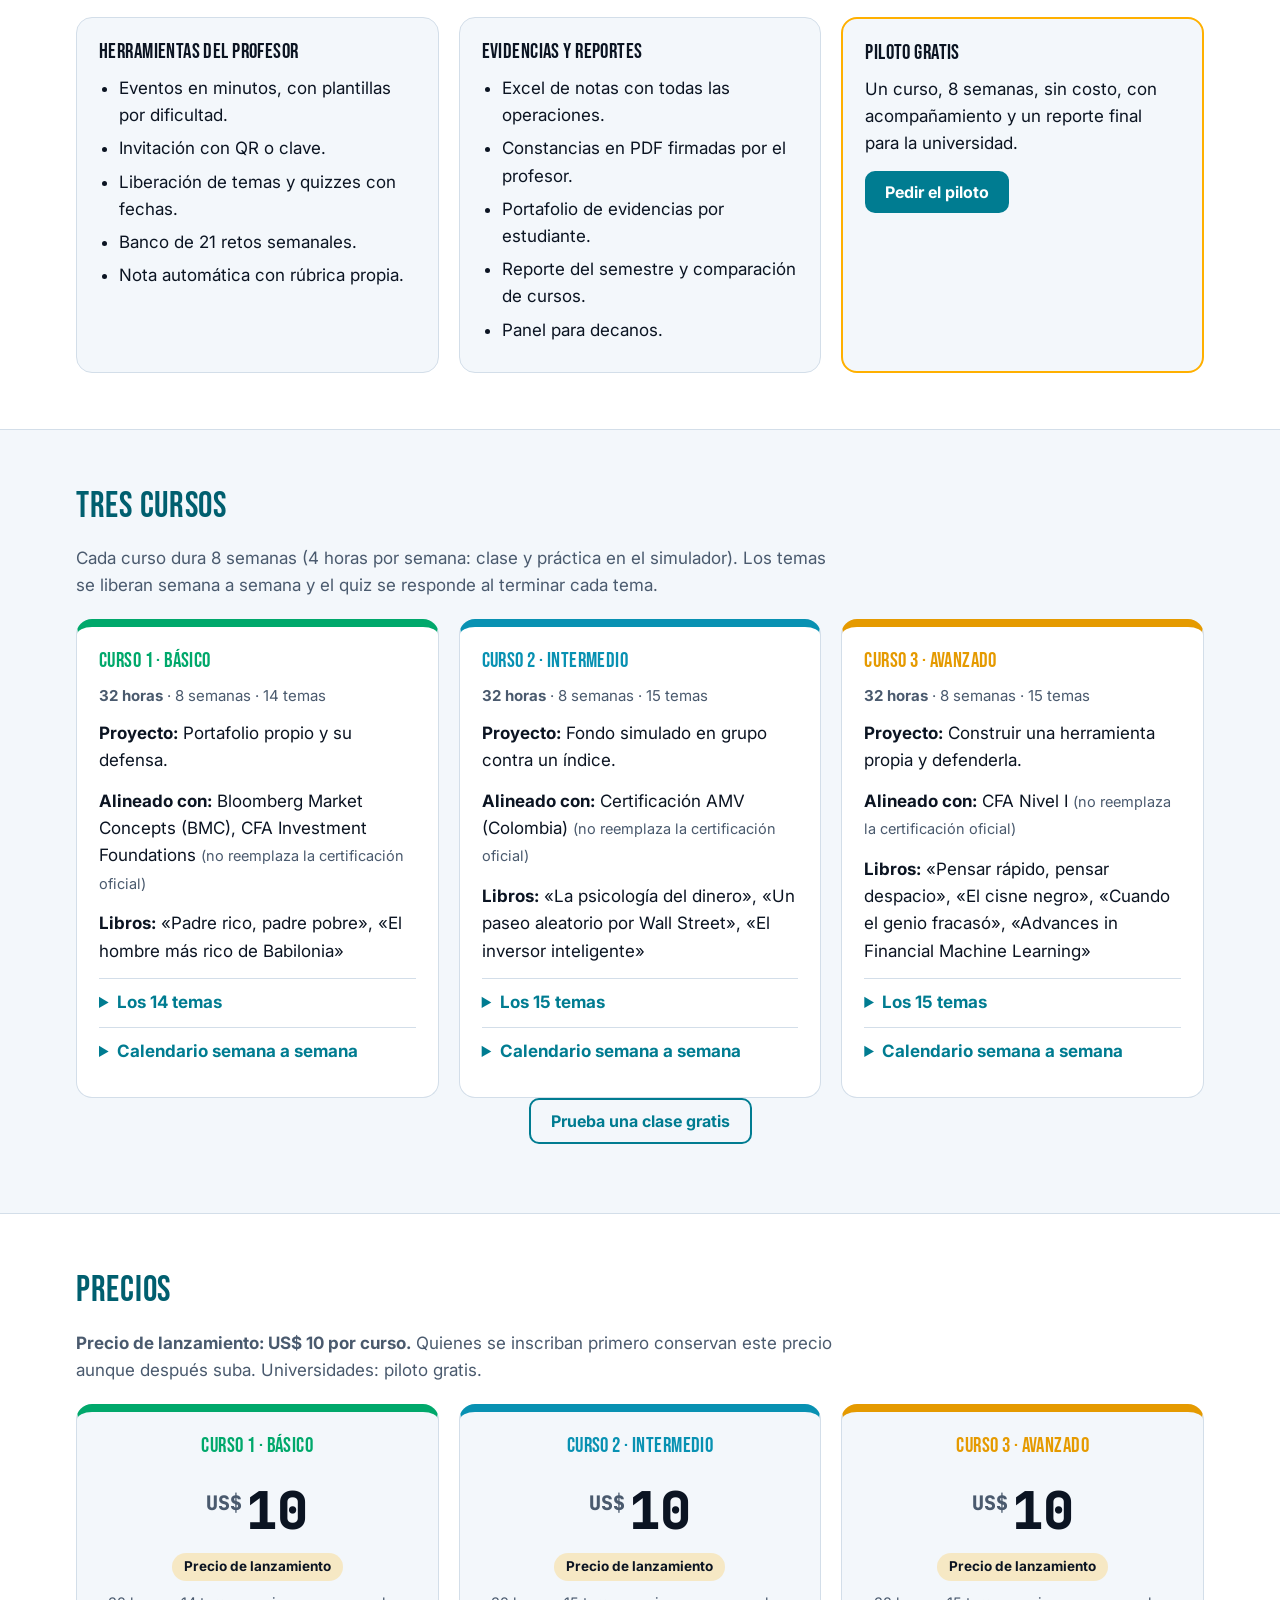
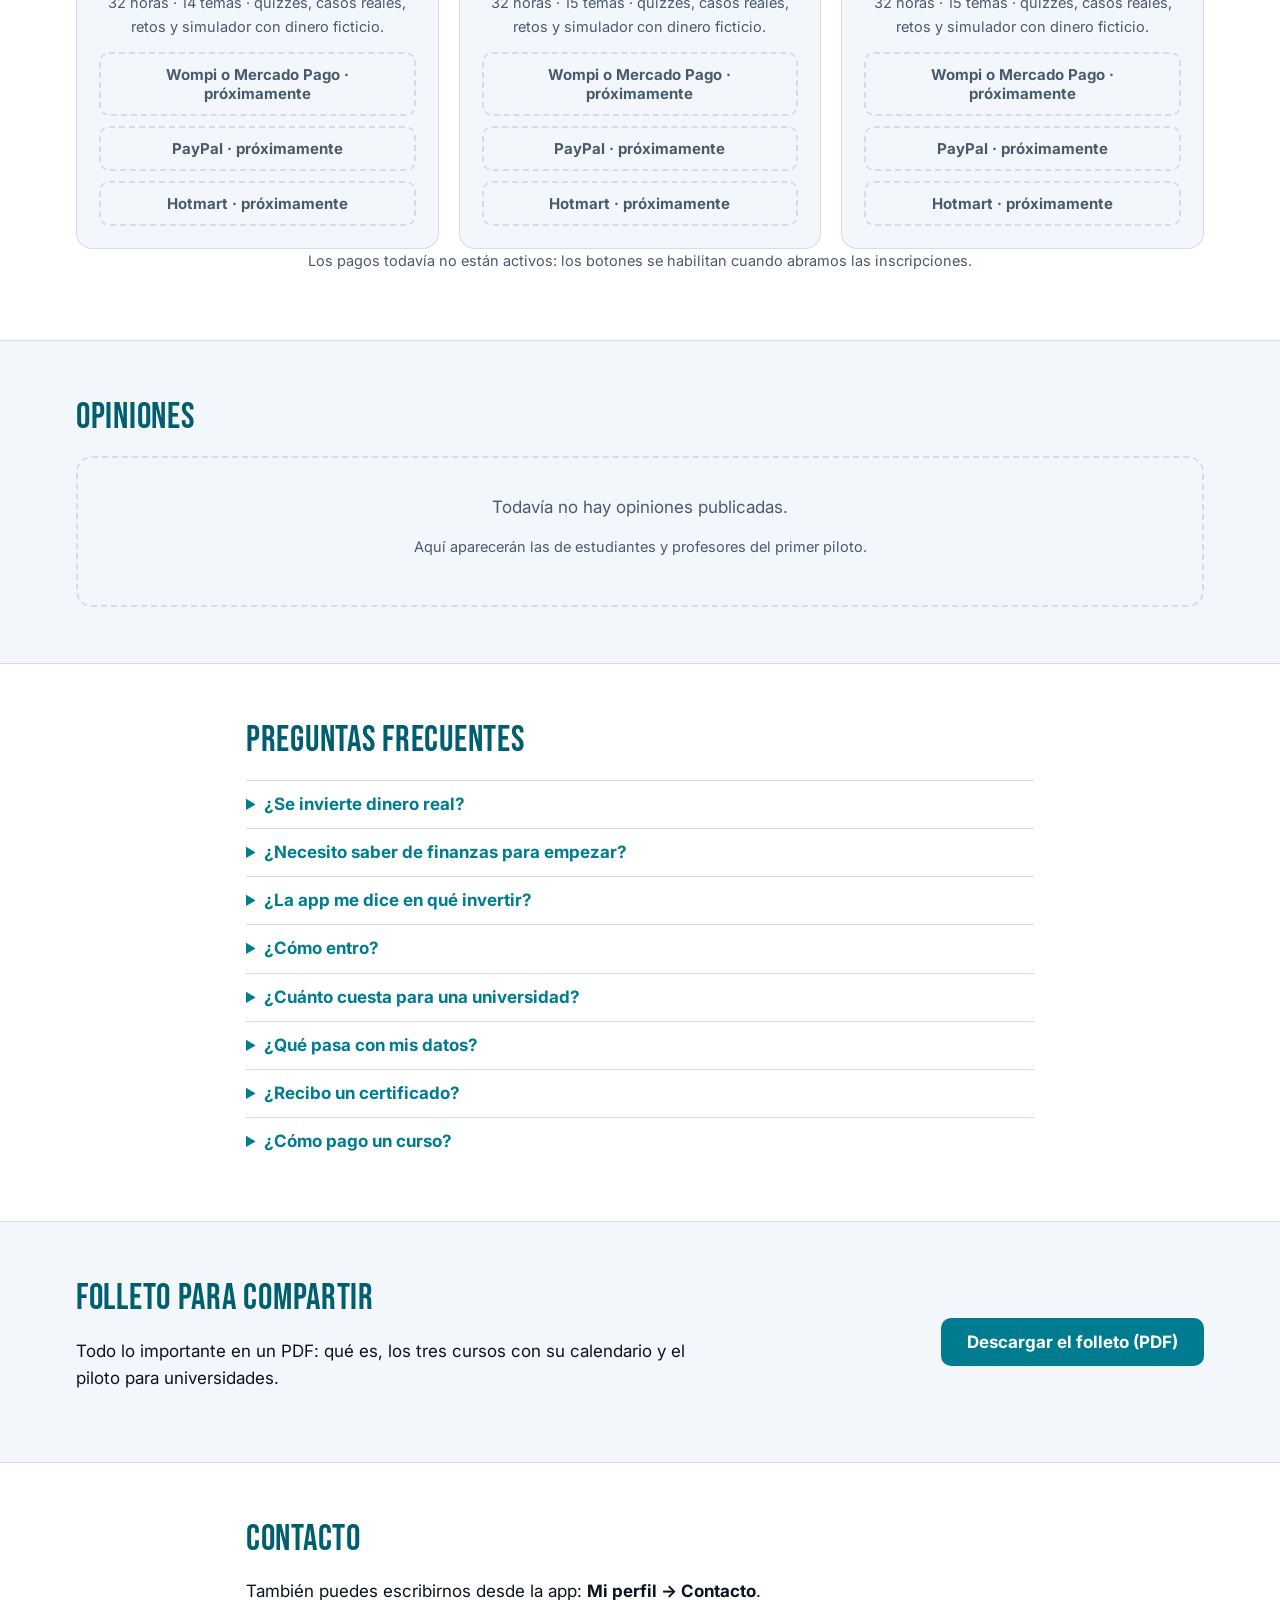
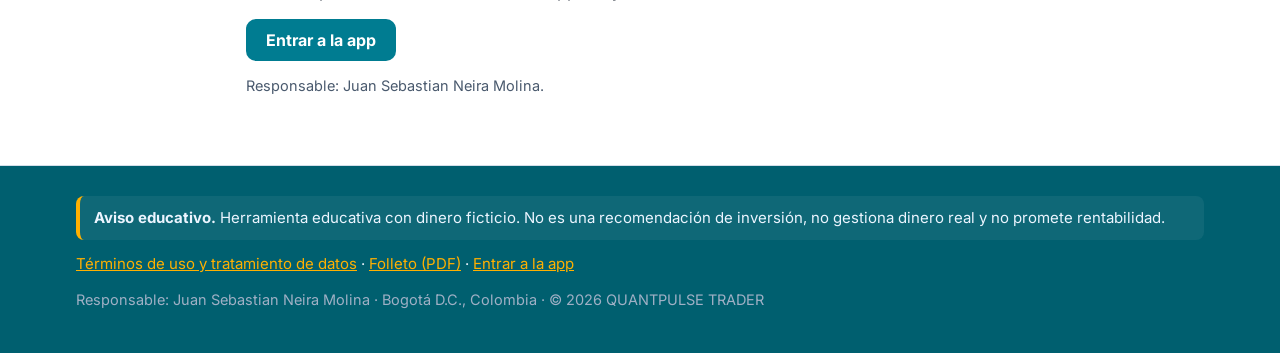
==== commit d9285bc8: "Actualiza la página web" ====
--- a/index.html
+++ b/index.html
@@ -8,7 +8,7 @@
 <meta property="og:title" content="QUANTPULSE TRADER · Aprende mercados financieros practicando">
 <meta property="og:description" content="Plataforma educativa: datos reales, simulador con dinero ficticio y tres cursos de mercados financieros.">
 <link rel="preconnect" href="https://fonts.googleapis.com">
-<link rel="stylesheet" href="https://fonts.googleapis.com/css2?family=Inter:wght@400;600;700;800&display=swap">
+<link rel="stylesheet" href="https://fonts.googleapis.com/css2?family=Bebas+Neue&family=Inter:wght@400;600;700;800&family=JetBrains+Mono:wght@400;500;700&display=swap">
 <link rel="stylesheet" href="estilo.css">
 </head>
 <body>
--- a/estilo.css
+++ b/estilo.css
@@ -1,22 +1,18 @@
+/* TEMA:INICIO (generado por tema.py) */
+:root { --marca: #007C91; --apoyo: #FFB000; --fondo: #F3F7FB; --fondo2: #E3EBF3; --tarjeta: #FFFFFF; --texto: #0B1422; --texto2: #4A5A6E; --borde: #D3DEE9; --borde-campo: #7F91A6; --sube: #00804F; --baja: #D11A45; --atencion: #A86A00; --info: #0369A1; --naranja: #C2410C; --violeta: #0E7490; --barra-lateral: #E8EFF6; --barra-lateral2: #DAE4EE; --marca-suave: #DDF4F7; --marca-oscuro: #005F6F; --acento: #FFB000; --suave: #E3EBF3; --sobre-marca: #FFFFFF; --basico: #00A86B; --intermedio: #0891B2; --avanzado: #E59A00; --letra: "Inter", "Segoe UI", Arial, sans-serif; --letra-titulos: "Bebas Neue", "Inter", sans-serif; --letra-datos: "JetBrains Mono", Consolas, monospace; }
+@media (prefers-color-scheme: dark) { :root { --marca: #00F5FF; --apoyo: #FFB000; --fondo: #060912; --fondo2: #101C2D; --tarjeta: #0C1422; --texto: #ECF5FF; --texto2: #9FB0C5; --borde: #1C2A3E; --borde-campo: #2E4058; --sube: #00FF9C; --baja: #FF3864; --atencion: #FFB000; --info: #5CC8FF; --naranja: #FF8A3D; --violeta: #7DE3FF; --barra-lateral: #080D17; --barra-lateral2: #101C2D; --marca-suave: #0A2A33; --marca-oscuro: #B8FBFF; --acento: #FFB000; --suave: #152031; --sobre-marca: #001015; --basico: #00A86B; --intermedio: #0891B2; --avanzado: #E59A00; --letra: "Inter", "Segoe UI", Arial, sans-serif; --letra-titulos: "Bebas Neue", "Inter", sans-serif; --letra-datos: "JetBrains Mono", Consolas, monospace; color-scheme: dark; } }
+/* TEMA:FIN */
+/* Estilo de la presentación: títulos Bebas Neue, cifras JetBrains Mono */
+h1, h2, h3, h4 { font-family: var(--letra-titulos); font-weight: 400 !important; letter-spacing: .02em; }
+.num, .monto, .g-num, td.num, .cifra { font-family: var(--letra-datos); }   /* Cifras: JetBrains Mono */
 /* estilo.css - Página web de QUANTPULSE TRADER. Colores en variables (claro y oscuro): si se aprueba la paleta nueva,
    se cambian solo aquí. */
-:root {
-  --marca: #006D8F; --marca-oscuro: #0B3B4F; --marca-suave: #E3F1F6; --acento: #E39A1E;
-  --texto: #14232E; --texto2: #4A5B68; --fondo: #F7F9FB; --tarjeta: #FFFFFF; --borde: #D9E2EA; --suave: #E6ECF1;
-  --sube: #08794C; --baja: #C81E45; --basico: #16A34A; --intermedio: #2563EB; --avanzado: #7C3AED;
-  --f: "Inter", "Source Sans 3", "Segoe UI", Arial, sans-serif;
-}
-@media (prefers-color-scheme: dark) {
-  :root { --marca: #4FB3D9; --marca-oscuro: #CDE7F1; --marca-suave: #12303D; --acento: #F5B754;
-    --texto: #E4ECF1; --texto2: #A2B3BF; --fondo: #0F1A21; --tarjeta: #17252E; --borde: #2A3B47; --suave: #22323D;
-    --sube: #4ADE80; --baja: #F87171; --basico: #4ADE80; --intermedio: #60A5FA; --avanzado: #A78BFA; color-scheme: dark; }
-}
 * { box-sizing: border-box; }
 html { scroll-behavior: smooth; scroll-padding-top: 90px; }
-body { margin: 0; background: var(--fondo); color: var(--texto); font: 17px/1.6 var(--f); }
+body { margin: 0; background: var(--fondo); color: var(--texto); font: 17px/1.6 var(--letra); }
 a { color: var(--marca); }
 h1, h2, h3 { line-height: 1.15; text-wrap: balance; margin: 0 0 .5em; }
-h1 { font-size: clamp(32px, 5vw, 54px); font-weight: 800; letter-spacing: -.01em; }
+h1 { font-size: clamp(32px, 5vw, 54px); font-weight: 800; letter-spacing: .02em; }
 h2 { font-size: clamp(26px, 3.4vw, 36px); font-weight: 800; color: var(--marca-oscuro); }
 h3 { font-size: 21px; }
 p { margin: 0 0 .8em; }
@@ -29,7 +25,7 @@
 .intro { max-width: 760px; color: var(--texto2); }
 
 .franja-aviso { background: var(--marca-oscuro); color: #fff; text-align: center; font-size: 13.5px; padding: 6px 12px; }
-@media (prefers-color-scheme: dark) { .franja-aviso { background: #0B3B4F; } }
+@media (prefers-color-scheme: dark) { .franja-aviso { background: #0C1422; } }
 .cab { position: sticky; top: 0; z-index: 10; background: color-mix(in srgb, var(--fondo) 92%, transparent);
   backdrop-filter: blur(8px); border-bottom: 1px solid var(--borde); }
 .cab-fila { display: flex; align-items: center; gap: 22px; min-height: 66px; flex-wrap: wrap; padding-block: 8px; }
@@ -42,8 +38,8 @@
   .cab nav a { white-space: nowrap; } }
 
 .boton { display: inline-block; background: var(--marca); color: #fff; font-weight: 700; text-decoration: none; border: 0;
-  border-radius: 10px; padding: 11px 20px; font: 700 16px var(--f); cursor: pointer; }
-@media (prefers-color-scheme: dark) { .boton { color: #0B1A22; } }
+  border-radius: 10px; padding: 11px 20px; font: 700 16px var(--letra); cursor: pointer; }
+@media (prefers-color-scheme: dark) { .boton { color: #060912; } }
 .boton.sec { background: transparent; color: var(--marca); border: 2px solid var(--marca); }
 .boton.grande { padding: 14px 26px; font-size: 17px; }
 .boton:focus-visible, .pago:focus-visible, summary:focus-visible { outline: 3px solid var(--acento); outline-offset: 2px; }
@@ -70,8 +66,8 @@
 .destacada { border: 2px solid var(--acento); }
 .graficas figcaption { font-weight: 700; margin-bottom: 10px; }
 .graficas svg { width: 100%; height: auto; }
-.g-txt { font: 600 15px var(--f); fill: var(--texto); } .g-fuerte { font-weight: 800; }
-.g-chico { font: 12px var(--f); fill: var(--texto2); } .g-num { font: 800 18px var(--f); fill: var(--texto); }
+.g-txt { font: 600 15px var(--letra); fill: var(--texto); } .g-fuerte { font-weight: 800; }
+.g-chico { font: 12px var(--letra); fill: var(--texto2); } .g-num { font: 800 18px var(--letra); fill: var(--texto); }
 
 .curso { background: var(--tarjeta); border: 1px solid var(--borde); border-top: 8px solid var(--c); border-radius: 16px;
   padding: 22px; min-width: 0; }
@@ -94,7 +90,7 @@
 .etiqueta-lanz { display: inline-block; background: color-mix(in srgb, var(--acento) 22%, transparent); color: var(--texto);
   font-weight: 700; font-size: 13.5px; border-radius: 999px; padding: 3px 12px; }
 .pagos { display: grid; gap: 10px; margin-top: 14px; }
-.pago { display: block; width: 100%; border-radius: 10px; padding: 11px 14px; font: 700 15px var(--f); text-decoration: none;
+.pago { display: block; width: 100%; border-radius: 10px; padding: 11px 14px; font: 700 15px var(--letra); text-decoration: none;
   border: 2px solid var(--marca); background: var(--marca); color: #fff; cursor: pointer; }
 .pago[disabled] { background: transparent; color: var(--texto2); border: 2px dashed var(--borde); cursor: not-allowed; }
 
@@ -115,10 +111,13 @@
   background: var(--tarjeta); border-radius: 8px; }
 .aviso-edu { border-left: 4px solid var(--acento); padding: 10px 14px; background: var(--tarjeta); border-radius: 8px; }
 .copiar { margin-left: 8px; border: 1px solid var(--borde); background: var(--tarjeta); color: var(--texto); border-radius: 8px;
-  padding: 3px 10px; cursor: pointer; font: 600 13px var(--f); }
+  padding: 3px 10px; cursor: pointer; font: 600 13px var(--letra); }
 
-.pie { background: var(--marca-oscuro); color: #E3F1F6; padding-block: 30px; font-size: 15px; }
-@media (prefers-color-scheme: dark) { .pie { background: #0B1A22; } }
-.pie a { color: #F5B754; } .pie .chico { color: #A9C6D3; }
-.pie .aviso-edu { background: rgba(255, 255, 255, .06); color: #E3F1F6; }
+.pie { background: var(--marca-oscuro); color: #ECF5FF; padding-block: 30px; font-size: 15px; }
+@media (prefers-color-scheme: dark) { .pie { background: #060912; } }
+.pie a { color: #FFB000; } .pie .chico { color: #9FB0C5; }
+.pie .aviso-edu { background: rgba(255, 255, 255, .06); color: #ECF5FF; }
 .graficas { align-items: start; }
+
+/* Al final para ganarle a los «font:» abreviados de arriba */
+.num, .monto, .g-num, td.num, .cifra { font-family: var(--letra-datos); }
